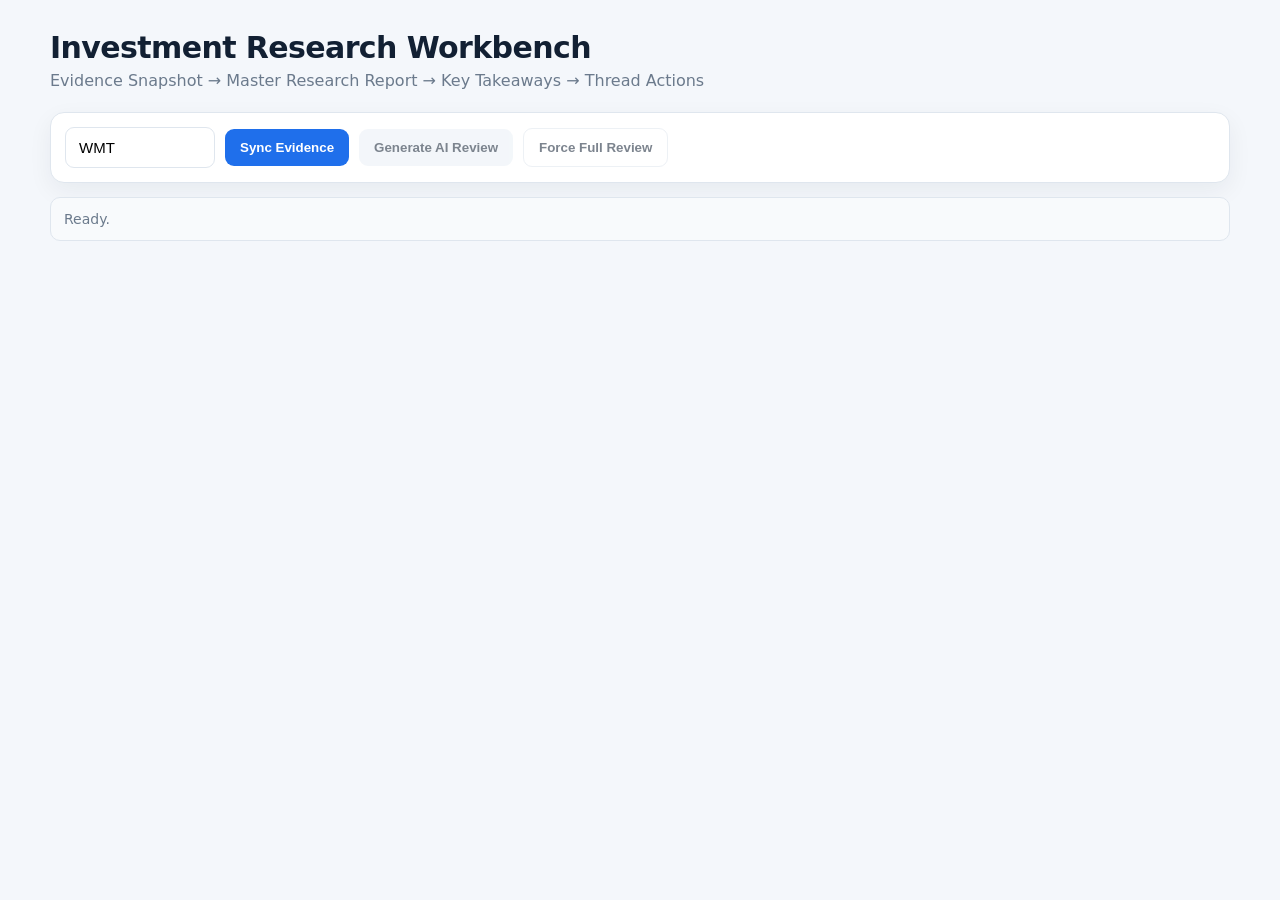
==== Implementation/MVP_Demo/slice2_new/app/static/index.html @ aa000ef9 "+remove sensitive key" ====
<!doctype html>
<html lang="en">
<head>
  <meta charset="utf-8" />
  <meta name="viewport" content="width=device-width, initial-scale=1" />
  <title>Investment Research Workbench</title>
  <style>
    :root {
      --bg: #f4f7fb;
      --card: #ffffff;
      --text: #122033;
      --muted: #6b7a8c;
      --line: #dfe6ee;
      --accent: #1f6feb;
      --accent-soft: #eef5ff;
      --good: #15803d;
      --warn: #b45309;
      --danger: #b91c1c;
      --shadow: 0 8px 24px rgba(25, 39, 59, 0.06);
      --code: #f7f9fc;
    }

    * { box-sizing: border-box; }

    body {
      margin: 0;
      font-family: Inter, ui-sans-serif, system-ui, -apple-system, BlinkMacSystemFont, "Segoe UI", sans-serif;
      background: var(--bg);
      color: var(--text);
    }

    .shell {
      max-width: 1220px;
      margin: 0 auto;
      padding: 30px 20px 64px;
    }

    .header {
      display: flex;
      justify-content: space-between;
      gap: 24px;
      align-items: flex-end;
      margin-bottom: 22px;
    }

    h1 {
      margin: 0 0 6px;
      font-size: 30px;
      letter-spacing: -0.02em;
    }

    h2 {
      margin: 0 0 14px;
      font-size: 18px;
    }

    h3 {
      margin: 18px 0 8px;
      font-size: 15px;
    }

    .subtitle { color: var(--muted); }

    .toolbar {
      display: flex;
      gap: 10px;
      flex-wrap: wrap;
      align-items: center;
      background: var(--card);
      padding: 14px;
      border: 1px solid var(--line);
      border-radius: 14px;
      box-shadow: var(--shadow);
      margin-bottom: 14px;
    }

    input {
      width: 150px;
      padding: 11px 13px;
      border-radius: 9px;
      border: 1px solid var(--line);
      font-size: 15px;
      text-transform: uppercase;
      outline: none;
      background: white;
    }

    input:focus { border-color: #8db7f7; box-shadow: 0 0 0 3px #eaf2ff; }

    button {
      border: 0;
      border-radius: 9px;
      padding: 11px 15px;
      font-weight: 650;
      cursor: pointer;
    }

    button.primary { background: var(--accent); color: white; }
    button.secondary { background: #eaf0f6; color: var(--text); }
    button.ghost { background: transparent; border: 1px solid var(--line); color: var(--text); }
    button:disabled { opacity: .55; cursor: not-allowed; }

    .status {
      margin: 0 0 18px;
      padding: 11px 13px;
      min-height: 44px;
      border-radius: 10px;
      background: #f8fafc;
      border: 1px solid var(--line);
      color: var(--muted);
      font-size: 14px;
      display: flex;
      align-items: center;
    }

    .status.success { color: var(--good); background: #f2fbf5; border-color: #c8ead2; }
    .status.error { color: var(--danger); background: #fff4f4; border-color: #efcaca; }
    .status.busy { color: #315f9f; background: #f2f7ff; border-color: #cfe0fb; }

    .section {
      margin-top: 18px;
    }

    .section-header {
      display: flex;
      justify-content: space-between;
      align-items: baseline;
      gap: 12px;
      margin: 0 0 10px;
    }

    .section-label {
      font-size: 12px;
      font-weight: 750;
      letter-spacing: .08em;
      text-transform: uppercase;
      color: var(--muted);
    }

    .grid {
      display: grid;
      grid-template-columns: repeat(12, minmax(0, 1fr));
      gap: 16px;
    }

    .card {
      background: var(--card);
      border: 1px solid var(--line);
      border-radius: 14px;
      box-shadow: var(--shadow);
      padding: 20px;
      min-width: 0;
    }

    .span-12 { grid-column: span 12; }
    .span-8 { grid-column: span 8; }
    .span-6 { grid-column: span 6; }
    .span-4 { grid-column: span 4; }

    .hero {
      display: flex;
      justify-content: space-between;
      gap: 20px;
      align-items: flex-start;
    }

    .ticker {
      font-size: 28px;
      font-weight: 760;
      letter-spacing: .01em;
    }

    .company {
      font-size: 15px;
      color: var(--muted);
      margin-top: 3px;
    }

    .price {
      text-align: right;
      font-size: 34px;
      font-weight: 760;
    }

    .meta {
      color: var(--muted);
      font-size: 12px;
      line-height: 1.5;
      margin-top: 3px;
    }

    .description {
      margin: 14px 0 0;
      line-height: 1.62;
      color: #33445a;
    }

    .metrics {
      display: grid;
      grid-template-columns: repeat(2, minmax(0, 1fr));
      gap: 0 18px;
    }

    .metric {
      padding: 10px 0;
      border-bottom: 1px solid #edf1f6;
      min-width: 0;
    }

    .metric:nth-last-child(-n+2) { border-bottom: 0; }

    .metric .label {
      font-size: 12px;
      color: var(--muted);
      margin-bottom: 4px;
      text-transform: none;
    }

    .metric .value {
      font-weight: 650;
      overflow-wrap: anywhere;
    }

    .pills { display: flex; flex-wrap: wrap; gap: 6px; }

    .pill {
      display: inline-block;
      border: 1px solid var(--line);
      background: #f8fafc;
      color: #3a485a;
      border-radius: 999px;
      padding: 5px 9px;
      font-size: 12px;
    }

    .muted { color: var(--muted); }

    .warning {
      color: var(--warn);
      background: #fff8eb;
      border: 1px solid #f2d39d;
      border-radius: 10px;
      padding: 10px 12px;
      margin-top: 8px;
      font-size: 13px;
      line-height: 1.5;
    }

    .news {
      display: grid;
      gap: 10px;
    }

    .news-item {
      border: 1px solid var(--line);
      border-radius: 10px;
      padding: 12px;
    }

    .news-item a {
      color: var(--text);
      text-decoration: none;
      font-weight: 650;
      line-height: 1.45;
    }

    .news-item a:hover { text-decoration: underline; }

    .news-meta {
      color: var(--muted);
      font-size: 12px;
      margin-top: 5px;
    }

    .analysis-meta {
      display: grid;
      grid-template-columns: repeat(5, minmax(0, 1fr));
      gap: 10px;
    }

    .analysis-meta-item {
      background: #f8fafc;
      border: 1px solid #ebeff4;
      border-radius: 10px;
      padding: 10px;
      min-width: 0;
    }

    .analysis-meta-item .label {
      font-size: 11px;
      color: var(--muted);
      text-transform: uppercase;
      letter-spacing: .05em;
      margin-bottom: 4px;
    }

    .analysis-meta-item .value {
      font-size: 13px;
      font-weight: 650;
      overflow-wrap: anywhere;
    }

    .takeaways {
      margin: 0;
      padding-left: 18px;
    }

    .takeaways li {
      margin: 9px 0;
      line-height: 1.55;
    }

    .thread-action {
      border: 1px solid var(--line);
      border-radius: 10px;
      padding: 12px;
      margin-top: 9px;
    }

    .thread-title {
      font-weight: 700;
      margin-bottom: 5px;
    }

    .thread-meta {
      color: var(--muted);
      font-size: 12px;
      margin-bottom: 7px;
    }

    .report {
      line-height: 1.72;
      color: #1c2b3e;
    }

    .report h1, .report h2, .report h3, .report h4 {
      margin-top: 22px;
      margin-bottom: 8px;
      line-height: 1.3;
    }

    .report h1 { font-size: 24px; }
    .report h2 { font-size: 20px; }
    .report h3 { font-size: 16px; }
    .report p { margin: 10px 0; }
    .report ul, .report ol { padding-left: 20px; }
    .report li { margin: 6px 0; }
    .report blockquote {
      border-left: 3px solid #c8d7ea;
      margin: 14px 0;
      padding: 4px 14px;
      color: #526277;
      background: #f8fafc;
    }

    .report code {
      background: #f1f4f8;
      padding: 2px 5px;
      border-radius: 5px;
      font-family: ui-monospace, SFMono-Regular, Menlo, monospace;
      font-size: .92em;
    }

    .report pre {
      white-space: pre-wrap;
      background: var(--code);
      border: 1px solid var(--line);
      border-radius: 10px;
      padding: 12px;
      overflow-x: auto;
    }

    details {
      margin-top: 10px;
      border: 1px solid var(--line);
      border-radius: 10px;
      padding: 10px 12px;
      background: #fafcff;
    }

    details summary {
      cursor: pointer;
      font-weight: 650;
      color: #44546a;
    }

    pre.json {
      margin: 10px 0 0;
      white-space: pre-wrap;
      overflow-wrap: anywhere;
      font-size: 12px;
      line-height: 1.45;
      color: #44546a;
    }

    .empty {
      color: var(--muted);
      padding: 16px 0;
    }

    .error-box {
      color: var(--danger);
      background: #fff4f4;
      border: 1px solid #efcaca;
      border-radius: 10px;
      padding: 12px;
      white-space: pre-wrap;
      line-height: 1.5;
    }

    @media (max-width: 900px) {
      .span-8, .span-6, .span-4 { grid-column: span 12; }
      .analysis-meta { grid-template-columns: repeat(2, minmax(0, 1fr)); }
    }

    @media (max-width: 620px) {
      .header, .hero { flex-direction: column; align-items: flex-start; }
      .price { text-align: left; }
      .metrics { grid-template-columns: 1fr; }
      .analysis-meta { grid-template-columns: 1fr; }
    }
  </style>
</head>
<body>
  <main class="shell">
    <header class="header">
      <div>
        <h1>Investment Research Workbench</h1>
        <div class="subtitle">Evidence Snapshot → Master Research Report → Key Takeaways → Thread Actions</div>
      </div>
    </header>

    <section class="toolbar">
      <input id="ticker" value="WMT" maxlength="16" aria-label="Ticker" />
      <button id="syncBtn" class="primary">Sync Evidence</button>
      <button id="analyzeBtn" class="secondary" disabled>Generate AI Review</button>
      <button id="forceBtn" class="ghost" disabled>Force Full Review</button>
    </section>

    <div id="status" class="status">Ready.</div>

    <section id="evidenceSection" class="section" hidden>
      <div class="section-header">
        <div class="section-label">Slice 1 — Evidence Layer</div>
        <div id="evidenceStamp" class="muted"></div>
      </div>
      <div id="evidenceContent" class="grid"></div>
    </section>

    <section id="analysisSection" class="section" hidden>
      <div class="section-header">
        <div class="section-label">Slice 2 + Step 5A — AI Research Layer</div>
        <div id="analysisStamp" class="muted"></div>
      </div>
      <div id="analysisContent" class="grid"></div>
    </section>
  </main>

  <script>
    let snapshotId = null;
    let lastEvidence = null;
    let lastAnalysis = null;

    const $ = (id) => document.getElementById(id);
    const tickerEl = $("ticker");
    const syncBtn = $("syncBtn");
    const analyzeBtn = $("analyzeBtn");
    const forceBtn = $("forceBtn");
    const statusEl = $("status");
    const evidenceSection = $("evidenceSection");
    const evidenceContent = $("evidenceContent");
    const evidenceStamp = $("evidenceStamp");
    const analysisSection = $("analysisSection");
    const analysisContent = $("analysisContent");
    const analysisStamp = $("analysisStamp");

    function esc(value) {
      return String(value ?? "")
        .replaceAll("&", "&amp;")
        .replaceAll("<", "&lt;")
        .replaceAll(">", "&gt;")
        .replaceAll('"', "&quot;")
        .replaceAll("'", "&#039;");
    }

    function setStatus(message, kind = "") {
      statusEl.className = `status ${kind}`.trim();
      statusEl.innerHTML = message;
    }

    function setBusy(isBusy) {
      syncBtn.disabled = isBusy;
      analyzeBtn.disabled = isBusy || !snapshotId;
      forceBtn.disabled = isBusy || !snapshotId;
    }

    function normalizeTicker() {
      const ticker = tickerEl.value.trim().toUpperCase();
      tickerEl.value = ticker;
      return ticker;
    }

    function fmtNumber(value, digits = 2) {
      if (value === null || value === undefined || value === "") return "—";
      const n = Number(value);
      if (!Number.isFinite(n)) return esc(value);
      return new Intl.NumberFormat("en-US", { maximumFractionDigits: digits }).format(n);
    }

    function fmtPct(value, digits = 1) {
      if (value === null || value === undefined || value === "") return "—";
      const n = Number(value);
      if (!Number.isFinite(n)) return esc(value);
      return `${(Math.abs(n) <= 1 ? n * 100 : n).toFixed(digits)}%`;
    }

    function fmtMoney(value) {
      if (value === null || value === undefined || value === "") return "—";
      const n = Number(value);
      if (!Number.isFinite(n)) return esc(value);
      const abs = Math.abs(n);
      if (abs >= 1e12) return `$${(n / 1e12).toFixed(2)}T`;
      if (abs >= 1e9) return `$${(n / 1e9).toFixed(2)}B`;
      if (abs >= 1e6) return `$${(n / 1e6).toFixed(2)}M`;
      return `$${n.toFixed(2)}`;
    }

    function labelize(key) {
      return String(key)
        .replaceAll("_", " ")
        .replace(/\b\w/g, c => c.toUpperCase());
    }

    function formatValue(key, value) {
      if (value === null || value === undefined || value === "") return "—";
      if (typeof value === "boolean") return value ? "Yes" : "No";

      const lower = String(key).toLowerCase();
      const moneyKeys = new Set([
        "current_price", "previous_close", "open", "day_high", "day_low",
        "year_high", "year_low", "market_cap", "enterprise_value",
        "eps_ttm", "eps_forward", "target_consensus"
      ]);
      const pctKeys = new Set([
        "revenue_growth", "revenue_growth_yoy", "gross_margin", "operating_margin",
        "net_margin", "return_on_equity", "return_on_invested_capital",
        "free_cash_flow_margin", "earnings_yield", "free_cash_flow_yield",
        "dividend_yield", "distance_from_52w_high_pct", "position_in_52w_range_pct",
        "completeness", "growth", "margin_change"
      ]);

      if (moneyKeys.has(lower)) return fmtMoney(value);
      if (pctKeys.has(lower)) return fmtPct(value);
      if (typeof value === "number") return fmtNumber(value);
      return esc(value);
    }

    function metricsHtml(obj, options = {}) {
      if (!obj || Object.keys(obj).length === 0) {
        return '<div class="empty">No data available.</div>';
      }

      const entries = Object.entries(obj).filter(([_, value]) => {
        return value !== null && value !== undefined && value !== "" && !Array.isArray(value) && typeof value !== "object";
      });

      if (!entries.length) return '<div class="empty">No data available.</div>';

      return `<div class="metrics">${entries.map(([key, value]) => `
        <div class="metric">
          <div class="label">${esc(labelize(key))}</div>
          <div class="value">${formatValue(key, value)}</div>
        </div>`).join("")}</div>`;
    }

    function renderEvidence(data, syncMeta = {}) {
      lastEvidence = data;
      const c = data.company || {};
      const m = data.market || {};
      const v = data.valuation || {};
      const f = data.financial_health || {};
      const a = data.analyst_consensus || {};
      const q = data.data_quality || {};
      const news = Array.isArray(data.recent_news) ? data.recent_news : [];

      evidenceStamp.textContent = [
        syncMeta.provider ? `Provider: ${syncMeta.provider}` : "",
        syncMeta.retrieved_at ? `Retrieved: ${syncMeta.retrieved_at}` : "",
        snapshotId ? `Snapshot #${snapshotId}` : ""
      ].filter(Boolean).join(" · ");

      evidenceContent.innerHTML = `
        <article class="card span-12">
          <div class="hero">
            <div>
              <div class="ticker">${esc(c.symbol || tickerEl.value)}</div>
              <div class="company">${esc(c.name || "Unknown Company")}${c.sector ? ` · ${esc(c.sector)}` : ""}</div>
              ${c.industry ? `<div class="meta">${esc(c.industry)}</div>` : ""}
              ${c.stock_exchange || c.currency ? `<div class="meta">${esc(c.stock_exchange || "")} ${c.currency ? `· ${esc(c.currency)}` : ""}</div>` : ""}
            </div>
            <div>
              <div class="price">${m.current_price == null ? "—" : formatValue("current_price", m.current_price)}</div>
              <div class="meta">52W: ${formatValue("year_low", m.year_low)} – ${formatValue("year_high", m.year_high)}</div>
            </div>
          </div>
          ${c.long_description || c.description ? `<div class="description">${esc(c.long_description || c.description)}</div>` : ""}
        </article>

        <article class="card span-4">
          <h2>Market Snapshot</h2>
          ${metricsHtml({
            current_price: m.current_price,
            previous_close: m.previous_close,
            day_high: m.day_high,
            day_low: m.day_low,
            year_high: m.year_high,
            year_low: m.year_low,
            market_cap: m.market_cap ?? c.market_cap,
            distance_from_52w_high_pct: m.distance_from_52w_high_pct,
            position_in_52w_range_pct: m.position_in_52w_range_pct,
            volume: m.volume,
            average_volume: m.average_volume,
            beta: m.beta,
            currency: m.currency ?? c.currency
          })}
        </article>

        <article class="card span-4">
          <h2>Valuation Context</h2>
          ${metricsHtml(v)}
        </article>

        <article class="card span-4">
          <h2>Financial Health</h2>
          ${metricsHtml(f)}
        </article>

        <article class="card span-6">
          <h2>Analyst Consensus</h2>
          ${metricsHtml(a)}
        </article>

        <article class="card span-6">
          <h2>Data Quality</h2>
          <div class="pills">
            <span class="pill">Schema: ${esc(data.schema_version || "unknown")}</span>
            ${q.completeness !== undefined ? `<span class="pill">Completeness: ${esc(q.completeness)}%</span>` : ""}
            ${q.warnings_count !== undefined ? `<span class="pill">Warnings: ${esc(q.warnings_count)}</span>` : ""}
          </div>
          ${Array.isArray(q.sections_available) && q.sections_available.length ? `
            <h3>Sections available</h3>
            <div class="pills">${q.sections_available.map(x => `<span class="pill">${esc(x)}</span>`).join("")}</div>` : ""}
          ${Array.isArray(q.sections_missing) && q.sections_missing.length ? `
            <h3>Sections missing</h3>
            <div class="pills">${q.sections_missing.map(x => `<span class="pill">${esc(x)}</span>`).join("")}</div>` : ""}
          ${Array.isArray(q.warnings) && q.warnings.length ? q.warnings.map(w => `
            <div class="warning"><strong>${esc(w.operation || "Provider warning")}</strong>: ${esc(w.message || "")}</div>`).join("") : '<div class="muted" style="margin-top:10px">No provider warnings.</div>'}
        </article>

        <article class="card span-12">
          <h2>Recent News</h2>
          <div class="news">
            ${news.length ? news.map(n => `
              <div class="news-item">
                ${n.url ? `<a href="${esc(n.url)}" target="_blank" rel="noopener">${esc(n.title || "Untitled")}</a>` : `<div><strong>${esc(n.title || "Untitled")}</strong></div>`}
                <div class="news-meta">${esc(n.source || "Unknown source")} ${n.date ? `· ${esc(n.date)}` : ""}</div>
                ${n.excerpt ? `<div class="meta" style="margin-top:8px">${esc(n.excerpt)}</div>` : ""}
              </div>`).join("") : '<div class="empty">No recent news returned.</div>'}
          </div>
        </article>
      `;

      evidenceSection.hidden = false;
    }

    function markdownToHtml(markdown) {
      if (!markdown) return '<div class="empty">No report content.</div>';

      const lines = String(markdown).replace(/\r\n?/g, "\n").split("\n");
      let html = "";
      let inUl = false;
      let inOl = false;
      let inCode = false;
      let codeLines = [];

      const inline = (text) => {
        let s = esc(text);
        s = s.replace(/`([^`]+)`/g, '<code>$1</code>');
        s = s.replace(/\*\*([^*]+)\*\*/g, '<strong>$1</strong>');
        s = s.replace(/__([^_]+)__/g, '<strong>$1</strong>');
        s = s.replace(/\*([^*]+)\*/g, '<em>$1</em>');
        s = s.replace(/\[([^\]]+)\]\((https?:\/\/[^\s)]+)\)/g, '<a href="$2" target="_blank" rel="noopener">$1</a>');
        return s;
      };

      const closeLists = () => {
        if (inUl) { html += "</ul>"; inUl = false; }
        if (inOl) { html += "</ol>"; inOl = false; }
      };

      for (const rawLine of lines) {
        const line = rawLine.trimEnd();

        if (line.startsWith("```") || line.startsWith("~~~")) {
          if (!inCode) {
            closeLists();
            inCode = true;
            codeLines = [];
          } else {
            html += `<pre>${esc(codeLines.join("\n"))}</pre>`;
            inCode = false;
            codeLines = [];
          }
          continue;
        }

        if (inCode) {
          codeLines.push(line);
          continue;
        }

        if (!line.trim()) {
          closeLists();
          continue;
        }

        const heading = line.match(/^(#{1,4})\s+(.+)$/);
        if (heading) {
          closeLists();
          const level = heading[1].length;
          html += `<h${level}>${inline(heading[2])}</h${level}>`;
          continue;
        }

        if (/^>\s?/.test(line)) {
          closeLists();
          html += `<blockquote>${inline(line.replace(/^>\s?/, ""))}</blockquote>`;
          continue;
        }

        const ul = line.match(/^[-*+]\s+(.+)$/);
        if (ul) {
          if (inOl) { html += "</ol>"; inOl = false; }
          if (!inUl) { html += "<ul>"; inUl = true; }
          html += `<li>${inline(ul[1])}</li>`;
          continue;
        }

        const ol = line.match(/^\d+[.)]\s+(.+)$/);
        if (ol) {
          if (inUl) { html += "</ul>"; inUl = false; }
          if (!inOl) { html += "<ol>"; inOl = true; }
          html += `<li>${inline(ol[1])}</li>`;
          continue;
        }

        closeLists();
        html += `<p>${inline(line)}</p>`;
      }

      if (inCode) html += `<pre>${esc(codeLines.join("\n"))}</pre>`;
      closeLists();
      return html;
    }

    function renderAnalysis(payload) {
      const result = payload.result || {};
      lastAnalysis = result;

      const reviewType = result.review_type || "unknown";
      const materialChange = result.material_change;
      const previousReport = result.previous_report_id;
      const previousSnapshot = result.previous_snapshot_id;
      const delta = result.evidence_delta || {};
      const takeaways = Array.isArray(result.key_takeaways) ? result.key_takeaways : [];
      const actions = Array.isArray(result.thread_actions) ? result.thread_actions : [];

      analysisStamp.textContent = [
        payload.provider ? `Provider: ${payload.provider}` : "",
        payload.model ? `Model: ${payload.model}` : "",
        payload.prompt_version ? `Prompt: ${payload.prompt_version}` : "",
        payload.draft_id ? `Draft #${payload.draft_id}` : ""
      ].filter(Boolean).join(" · ");

      analysisContent.innerHTML = `
        <article class="card span-12">
          <div class="analysis-meta">
            <div class="analysis-meta-item"><div class="label">Review Type</div><div class="value">${esc(reviewType)}</div></div>
            <div class="analysis-meta-item"><div class="label">Material Change</div><div class="value">${esc(materialChange == null ? "—" : materialChange)}</div></div>
            <div class="analysis-meta-item"><div class="label">Previous Snapshot</div><div class="value">${esc(previousSnapshot == null ? "None" : previousSnapshot)}</div></div>
            <div class="analysis-meta-item"><div class="label">Previous Report</div><div class="value">${esc(previousReport == null ? "None" : previousReport)}</div></div>
            <div class="analysis-meta-item"><div class="label">Current Snapshot</div><div class="value">${esc(snapshotId == null ? "—" : snapshotId)}</div></div>
          </div>
        </article>

        <article class="card span-12">
          <h2>What Changed</h2>
          <div class="description" style="margin-top:0">${esc(result.what_changed || "No change summary was returned.")}</div>
          <details>
            <summary>Evidence Delta</summary>
            <pre class="json">${esc(JSON.stringify(delta, null, 2))}</pre>
          </details>
        </article>

        <article class="card span-6">
          <h2>Key Takeaways</h2>
          ${takeaways.length
            ? `<ul class="takeaways">${takeaways.map(x => `<li>${esc(x)}</li>`).join("")}</ul>`
            : '<div class="empty">No key takeaways returned.</div>'}
        </article>

        <article class="card span-6">
          <h2>Thread Actions</h2>
          ${actions.length
            ? actions.map(a => `
              <div class="thread-action">
                <div class="thread-title">${esc(a.title || "Untitled thread action")}</div>
                <div class="thread-meta">${esc(a.action || "action")} · importance: ${esc(a.importance || "—")} · change: ${esc(a.importance_change || "—")}</div>
                <div>${esc(a.change_summary || "No change summary.")}</div>
              </div>`).join("")
            : '<div class="empty">No thread actions returned.</div>'}
        </article>

        <article class="card span-12">
          <h2>Master Research Report</h2>
          <div class="report">${markdownToHtml(result.report_markdown || "")}</div>
        </article>
      `;

      analysisSection.hidden = false;
    }

    function showApiError(data, fallback) {
      const message = data && (data.error_message || data.detail || data.message);
      return message ? String(message) : fallback;
    }

    async function syncEvidence({ keepAnalysis = false } = {}) {
      const ticker = normalizeTicker();
      if (!ticker) {
        setStatus("Enter a ticker first.", "error");
        return false;
      }

      setBusy(true);
      setStatus(`Syncing Evidence Snapshot for <strong>${esc(ticker)}</strong>...`, "busy");

      try {
        const response = await fetch("/api/v1/evidence/sync", {
          method: "POST",
          headers: { "Content-Type": "application/json" },
          body: JSON.stringify({ ticker })
        });

        const data = await response.json();
        if (!response.ok) throw new Error(showApiError(data, `Evidence sync failed (HTTP ${response.status}).`));
        if (data.status && data.status !== "success") throw new Error(showApiError(data, "Evidence sync failed."));

        snapshotId = data.snapshot_id;
        const normalized = data.data || data.normalized_payload || {};
        renderEvidence(normalized, data);

        if (!keepAnalysis) {
          analysisSection.hidden = true;
          analysisContent.innerHTML = "";
          lastAnalysis = null;
        }

        setStatus(`Evidence synced: <strong>${esc(ticker)}</strong> · snapshot ${esc(snapshotId)} · ${esc(data.provider || "provider")}`, "success");
        return true;
      } catch (error) {
        setStatus(`<div class="error-box">${esc(error.message || String(error))}</div>`, "error");
        return false;
      } finally {
        setBusy(false);
      }
    }

    async function analyze(forceRefresh = false) {
      if (!snapshotId) {
        const ok = await syncEvidence();
        if (!ok) return;
      }

      setBusy(true);
      setStatus(
        forceRefresh
          ? "Generating a full Master Research Report review..."
          : "Generating Master Research Report...",
        "busy"
      );

      try {
        const response = await fetch(`/api/v1/analysis/evidence/${snapshotId}`, {
          method: "POST",
          headers: { "Content-Type": "application/json" },
          body: JSON.stringify({
            analysis_type: "company_profile",
            force_refresh: forceRefresh
          })
        });

        const data = await response.json();
        if (!response.ok) throw new Error(showApiError(data, `Analysis failed (HTTP ${response.status}).`));
        if (data.status !== "success") throw new Error(showApiError(data, "Analysis failed."));

        renderAnalysis(data);

        const x = data.result || {};
        setStatus(
          `<strong>Review generated</strong> · ${esc(x.review_type || "unknown")} · material change: ${esc(x.material_change == null ? "—" : x.material_change)}`,
          "success"
        );
      } catch (error) {
        setStatus(`<div class="error-box">${esc(error.message || String(error))}</div>`, "error");
      } finally {
        setBusy(false);
      }
    }

    syncBtn.addEventListener("click", () => syncEvidence());
    analyzeBtn.addEventListener("click", () => analyze(false));
    forceBtn.addEventListener("click", () => analyze(true));

    tickerEl.addEventListener("keydown", (event) => {
      if (event.key === "Enter") syncEvidence();
    });
  </script>
</body>
</html>
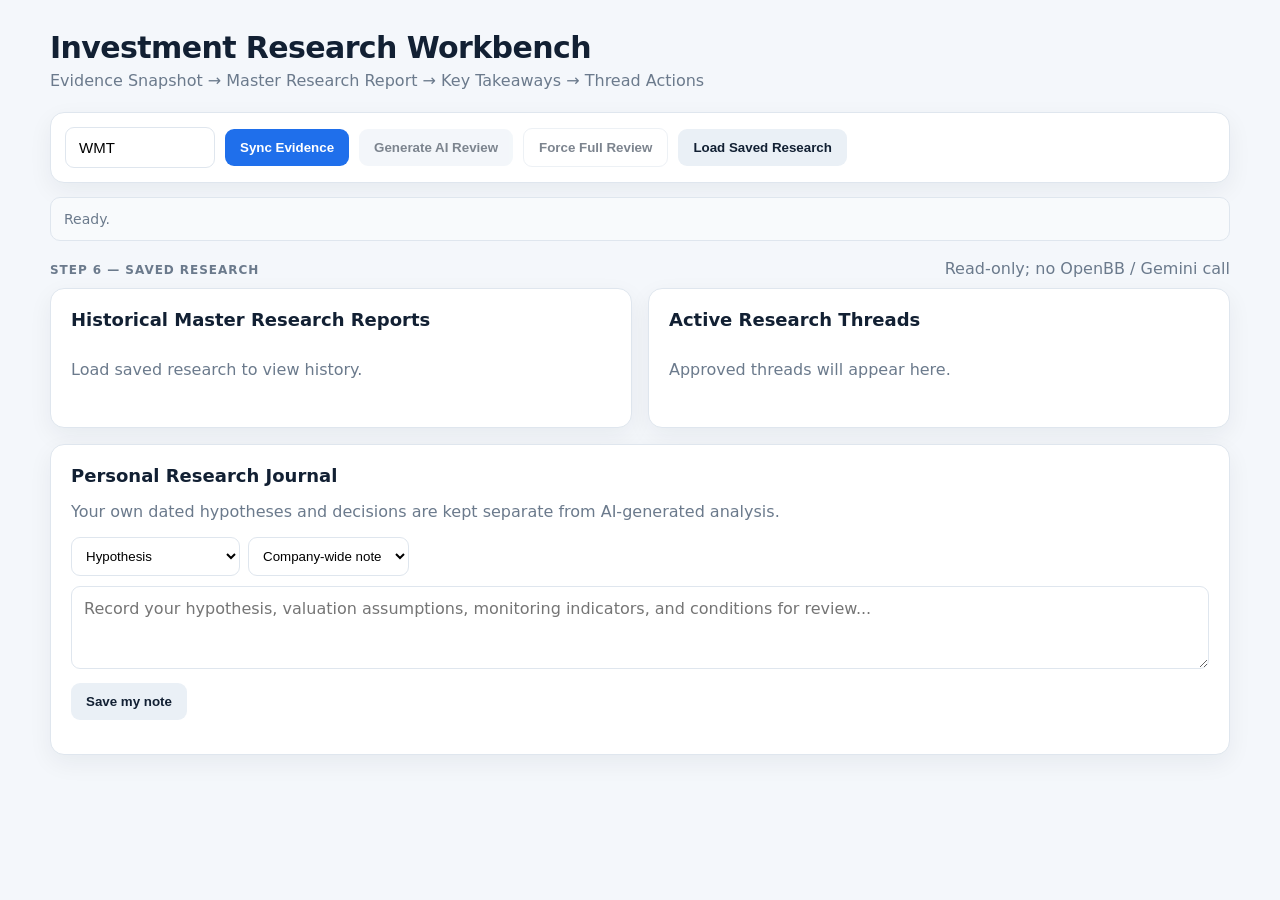
==== commit d9fac976: "fix data format, thread" ====
--- a/Implementation/MVP_Demo/slice2_new/app/static/index.html
+++ b/Implementation/MVP_Demo/slice2_new/app/static/index.html
@@ -99,6 +99,7 @@
     button.secondary { background: #eaf0f6; color: var(--text); }
     button.ghost { background: transparent; border: 1px solid var(--line); color: var(--text); }
     button:disabled { opacity: .55; cursor: not-allowed; }
+    select { padding: 10px; border: 1px solid var(--line); border-radius: 9px; max-width: 100%; background: white; }
 
     .status {
       margin: 0 0 18px;
@@ -435,10 +436,33 @@
       <button id="syncBtn" class="primary">Sync Evidence</button>
       <button id="analyzeBtn" class="secondary" disabled>Generate AI Review</button>
       <button id="forceBtn" class="ghost" disabled>Force Full Review</button>
+      <button id="loadSavedBtn" class="secondary" type="button">Load Saved Research</button>
     </section>
 
     <div id="status" class="status">Ready.</div>
 
+    <section class="section" id="historyPanel">
+      <div class="section-header"><div class="section-label">Step 6 — Saved Research</div><span class="muted">Read-only; no OpenBB / Gemini call</span></div>
+      <div class="grid">
+        <article class="card span-6"><h2>Historical Master Research Reports</h2>
+          <div id="historyItems" class="news"><div class="empty">Load saved research to view history.</div></div></article>
+        <article class="card span-6"><h2>Active Research Threads</h2>
+          <div id="threadItems" class="news"><div class="empty">Approved threads will appear here.</div></div>
+          <div id="timelineItems" style="margin-top:12px"></div></article>
+        <article class="card span-12"><h2>Personal Research Journal</h2>
+          <p class="muted">Your own dated hypotheses and decisions are kept separate from AI-generated analysis.</p>
+          <div style="display:flex;gap:8px;flex-wrap:wrap;margin-bottom:10px">
+            <select id="noteType" aria-label="Note type"><option value="hypothesis">Hypothesis</option>
+            <option value="valuation_assumption">Valuation assumption</option><option value="planned_action">Planned action</option>
+            <option value="review_outcome">Review outcome</option><option value="general">General</option></select>
+            <select id="noteThread" aria-label="Related thread"><option value="">Company-wide note</option></select>
+          </div>
+          <textarea id="noteBody" rows="3" maxlength="20000" placeholder="Record your hypothesis, valuation assumptions, monitoring indicators, and conditions for review..." style="width:100%;padding:12px;border:1px solid var(--line);border-radius:9px;font:inherit;text-transform:none"></textarea>
+          <button id="saveNoteBtn" class="secondary" type="button" style="margin-top:10px">Save my note</button>
+          <div id="noteItems" class="news" style="margin-top:14px"></div>
+        </article>
+      </div>
+    </section>
     <section id="evidenceSection" class="section" hidden>
       <div class="section-header">
         <div class="section-label">Slice 1 — Evidence Layer</div>
@@ -460,6 +484,10 @@
     let snapshotId = null;
     let lastEvidence = null;
     let lastAnalysis = null;
+    let displayedTicker = null;
+    let renderedReportId = null;
+    let currentThreads = [];
+    let currentReportHistory = [];
 
     const $ = (id) => document.getElementById(id);
     const tickerEl = $("ticker");
@@ -490,6 +518,7 @@
 
     function setBusy(isBusy) {
       syncBtn.disabled = isBusy;
+      $("loadSavedBtn").disabled = isBusy;
       analyzeBtn.disabled = isBusy || !snapshotId;
       forceBtn.disabled = isBusy || !snapshotId;
     }
@@ -507,22 +536,30 @@
       return new Intl.NumberFormat("en-US", { maximumFractionDigits: digits }).format(n);
     }
 
-    function fmtPct(value, digits = 1) {
+    // Snapshot v2.1 contract: ratio fields are stored as decimals (0.125 = 12.5%).
+    // Do not infer units from magnitude: 1.25 may mean 125%, not 1.25%.
+    function fmtPct(value, digits = 2, alreadyPercent = false) {
       if (value === null || value === undefined || value === "") return "—";
       const n = Number(value);
       if (!Number.isFinite(n)) return esc(value);
-      return `${(Math.abs(n) <= 1 ? n * 100 : n).toFixed(digits)}%`;
-    }
-
-    function fmtMoney(value) {
+      return `${(alreadyPercent ? n : n * 100).toFixed(digits)}%`;
+    }
+
+    function currencyCode() {
+      return lastEvidence?.market?.currency || lastEvidence?.company?.currency || "USD";
+    }
+
+    function fmtMoney(value, { compact = false } = {}) {
       if (value === null || value === undefined || value === "") return "—";
       const n = Number(value);
       if (!Number.isFinite(n)) return esc(value);
+      const currency = currencyCode();
+      const prefix = currency === "USD" ? "$" : `${currency} `;
       const abs = Math.abs(n);
-      if (abs >= 1e12) return `$${(n / 1e12).toFixed(2)}T`;
-      if (abs >= 1e9) return `$${(n / 1e9).toFixed(2)}B`;
-      if (abs >= 1e6) return `$${(n / 1e6).toFixed(2)}M`;
-      return `$${n.toFixed(2)}`;
+      if (compact && abs >= 1e12) return `${prefix}${(n / 1e12).toFixed(2)}T`;
+      if (compact && abs >= 1e9) return `${prefix}${(n / 1e9).toFixed(2)}B`;
+      if (compact && abs >= 1e6) return `${prefix}${(n / 1e6).toFixed(2)}M`;
+      return `${prefix}${n.toLocaleString("en-US", { minimumFractionDigits: 2, maximumFractionDigits: 2 })}`;
     }
 
     function labelize(key) {
@@ -531,26 +568,38 @@
         .replace(/\b\w/g, c => c.toUpperCase());
     }
 
+    const MONEY_FIELDS = new Set([
+      "current_price", "previous_close", "open", "day_high", "day_low",
+      "year_high", "year_low", "market_cap", "enterprise_value",
+      "eps_ttm", "eps_forward", "target_consensus", "target_high", "target_low",
+      "target_mean", "target_median", "target_price", "target_upside_price",
+      "free_cash_flow", "operating_cash_flow", "revenue", "net_income"
+    ]);
+    const PERCENT_FIELDS = new Set([
+      "revenue_growth", "revenue_growth_yoy", "earnings_growth", "earnings_growth_yoy",
+      "gross_margin", "operating_margin", "profit_margin", "net_margin",
+      "return_on_equity", "return_on_assets", "return_on_invested_capital",
+      "free_cash_flow_margin", "earnings_yield", "free_cash_flow_yield",
+      "target_upside", "target_upside_pct", "upside_potential",
+      "gross_profit_margin", "ebitda_margin", "operating_cash_flow_margin"
+    ]);
+    const ALREADY_PERCENT_FIELDS = new Set([
+      "distance_from_52w_high_pct", "position_in_52w_range_pct", "completeness", "dividend_yield", "debt_to_equity"
+    ]);
+    const MULTIPLE_FIELDS = new Set([
+      "pe_ttm", "forward_pe", "peg", "price_to_sales", "price_to_book",
+      "price_to_cash", "price_to_free_cash_flow", "ev_to_sales", "ev_to_ebitda",
+      "ev_to_free_cash_flow"
+    ]);
+
     function formatValue(key, value) {
       if (value === null || value === undefined || value === "") return "—";
       if (typeof value === "boolean") return value ? "Yes" : "No";
-
       const lower = String(key).toLowerCase();
-      const moneyKeys = new Set([
-        "current_price", "previous_close", "open", "day_high", "day_low",
-        "year_high", "year_low", "market_cap", "enterprise_value",
-        "eps_ttm", "eps_forward", "target_consensus"
-      ]);
-      const pctKeys = new Set([
-        "revenue_growth", "revenue_growth_yoy", "gross_margin", "operating_margin",
-        "net_margin", "return_on_equity", "return_on_invested_capital",
-        "free_cash_flow_margin", "earnings_yield", "free_cash_flow_yield",
-        "dividend_yield", "distance_from_52w_high_pct", "position_in_52w_range_pct",
-        "completeness", "growth", "margin_change"
-      ]);
-
-      if (moneyKeys.has(lower)) return fmtMoney(value);
-      if (pctKeys.has(lower)) return fmtPct(value);
+      if (MONEY_FIELDS.has(lower)) return fmtMoney(value, { compact: ["market_cap", "enterprise_value", "free_cash_flow", "operating_cash_flow", "revenue", "net_income"].includes(lower) });
+      if (PERCENT_FIELDS.has(lower)) return fmtPct(value);
+      if (ALREADY_PERCENT_FIELDS.has(lower)) return fmtPct(value, 2, true);
+      if (MULTIPLE_FIELDS.has(lower)) return `${fmtNumber(value)}x`;
       if (typeof value === "number") return fmtNumber(value);
       return esc(value);
     }
@@ -589,6 +638,10 @@
         snapshotId ? `Snapshot #${snapshotId}` : ""
       ].filter(Boolean).join(" · ");
 
+      displayedTicker = String(c.symbol || tickerEl.value).toUpperCase();
+      const yahooUrl = /^https:\/\//.test(syncMeta.source_url || "")
+        ? syncMeta.source_url
+        : `https://finance.yahoo.com/quote/${encodeURIComponent(displayedTicker.replaceAll(".","-"))}/`;
       evidenceContent.innerHTML = `
         <article class="card span-12">
           <div class="hero">
@@ -596,6 +649,7 @@
               <div class="ticker">${esc(c.symbol || tickerEl.value)}</div>
               <div class="company">${esc(c.name || "Unknown Company")}${c.sector ? ` · ${esc(c.sector)}` : ""}</div>
               ${c.industry ? `<div class="meta">${esc(c.industry)}</div>` : ""}
+              <div class="meta"><a href="${esc(yahooUrl)}" target="_blank" rel="noopener noreferrer">Yahoo Finance ↗</a></div>
               ${c.stock_exchange || c.currency ? `<div class="meta">${esc(c.stock_exchange || "")} ${c.currency ? `· ${esc(c.currency)}` : ""}</div>` : ""}
             </div>
             <div>
@@ -644,7 +698,7 @@
           <h2>Data Quality</h2>
           <div class="pills">
             <span class="pill">Schema: ${esc(data.schema_version || "unknown")}</span>
-            ${q.completeness !== undefined ? `<span class="pill">Completeness: ${esc(q.completeness)}%</span>` : ""}
+            ${q.completeness !== undefined ? `<span class="pill">Completeness: ${formatValue("completeness", q.completeness)}</span>` : ""}
             ${q.warnings_count !== undefined ? `<span class="pill">Warnings: ${esc(q.warnings_count)}</span>` : ""}
           </div>
           ${Array.isArray(q.sections_available) && q.sections_available.length ? `
@@ -763,6 +817,20 @@
       return html;
     }
 
+    function valuationImplicationHtml(valuation) {
+      if (!valuation || !Array.isArray(valuation.impacts) || !valuation.impacts.length) return '<div class="empty">Not assessed in this historical report. Existing valuation assumptions remain unchanged.</div>';
+      const arrow={up:"↑",down:"↓",unchanged:"→",uncertain:"?"};
+      const rows=valuation.impacts.map(i=>`<tr><td>${esc(i.target === "base_metric" ? "Base metric" : "Multiple")}</td><td>${esc(arrow[i.direction] || "?")} ${esc(i.direction)}</td><td>${esc(i.magnitude)}</td><td>${esc(i.confidence)}</td><td>${esc(i.reason || "")}</td></tr>`).join("");
+      return `<p>Action: <strong>${esc(valuation.action || "no_action")}</strong> · AI impact assessment only; your saved valuation inputs are not changed.</p><div style="overflow-x:auto"><table><thead><tr><th>Input</th><th>Direction</th><th>Magnitude</th><th>Confidence</th><th>Reason</th></tr></thead><tbody>${rows}</tbody></table></div>`;
+    }
+    function toggleThreadEditor(actionId) {
+      const card=analysisContent.querySelector(`.thread-action[data-action-id="${actionId}"]`);
+      if (!card) return;
+      const editor=card.querySelector(".thread-edit-form");
+      if (!editor) return;
+      editor.hidden=!editor.hidden;
+      if(!editor.hidden) editor.querySelector("input")?.focus();
+    }
     function renderAnalysis(payload) {
       const result = payload.result || {};
       lastAnalysis = result;
@@ -774,6 +842,7 @@
       const delta = result.evidence_delta || {};
       const takeaways = Array.isArray(result.key_takeaways) ? result.key_takeaways : [];
       const actions = Array.isArray(result.thread_actions) ? result.thread_actions : [];
+      renderedReportId = result.id || null;
 
       analysisStamp.textContent = [
         payload.provider ? `Provider: ${payload.provider}` : "",
@@ -789,7 +858,7 @@
             <div class="analysis-meta-item"><div class="label">Material Change</div><div class="value">${esc(materialChange == null ? "—" : materialChange)}</div></div>
             <div class="analysis-meta-item"><div class="label">Previous Snapshot</div><div class="value">${esc(previousSnapshot == null ? "None" : previousSnapshot)}</div></div>
             <div class="analysis-meta-item"><div class="label">Previous Report</div><div class="value">${esc(previousReport == null ? "None" : previousReport)}</div></div>
-            <div class="analysis-meta-item"><div class="label">Current Snapshot</div><div class="value">${esc(snapshotId == null ? "—" : snapshotId)}</div></div>
+            <div class="analysis-meta-item"><div class="label">Report Snapshot</div><div class="value">${esc(result.snapshot_id ?? snapshotId ?? "—")}</div></div>
           </div>
         </article>
 
@@ -797,7 +866,8 @@
           <h2>What Changed</h2>
           <div class="description" style="margin-top:0">${esc(result.what_changed || "No change summary was returned.")}</div>
           <details>
-            <summary>Evidence Delta</summary>
+            <summary>Evidence Delta · ${esc(delta.status || "not available")}</summary>
+            <div class="description">${delta.status === "unchanged" ? "No tracked evidence changes were detected in the comparison used for this report. This is not a live comparison against the currently displayed Evidence Snapshot." : "Changes recorded when this report was generated; expand the technical details below."}</div>
             <pre class="json">${esc(JSON.stringify(delta, null, 2))}</pre>
           </details>
         </article>
@@ -813,14 +883,38 @@
           <h2>Thread Actions</h2>
           ${actions.length
             ? actions.map(a => `
-              <div class="thread-action">
+              <div class="thread-action" data-action-id="${Number(a.id) || 0}">
                 <div class="thread-title">${esc(a.title || "Untitled thread action")}</div>
                 <div class="thread-meta">${esc(a.action || "action")} · importance: ${esc(a.importance || "—")} · change: ${esc(a.importance_change || "—")}</div>
                 <div>${esc(a.change_summary || "No change summary.")}</div>
+                ${a.id ? `<div class="thread-meta" style="margin-top:8px">Review: ${esc(a.review_status || "proposed")}</div>` : ""}
+                ${a.id && a.review_status === "proposed" ? `
+                  ${(a.action !== "create" && a.action !== "ephemeral" && !a.thread_id) ? `
+                    <select data-target-for="${Number(a.id)}" aria-label="Existing research thread">
+                      <option value="">Link to an existing thread...</option>
+                      ${currentThreads.filter(t => t.status !== "archived").map(t=>`<option value="${Number(t.id)}">${esc(t.title)}</option>`).join("")}
+                    </select>` : ""}
+                  <div style="display:flex;gap:8px;flex-wrap:wrap;margin-top:8px">
+                    <button type="button" class="primary" data-review-id="${Number(a.id)}" data-decision="approve">Approve</button>
+                    <button type="button" class="secondary" data-review-id="${Number(a.id)}" data-decision="edit">Edit & Approve</button>
+                    <button type="button" class="ghost" data-review-id="${Number(a.id)}" data-decision="reject">Reject</button>
+                  </div>
+                  <div class="thread-edit-form" hidden style="border:1px solid #9aa7b3;border-radius:8px;padding:12px;margin-top:10px">
+                    <label>Approved thread title<input data-edit-title="${Number(a.id)}" maxlength="240" value="${esc(a.title || "")}" style="display:block;width:100%;margin:6px 0 12px"></label>
+                    <label>Approved summary<textarea data-edit-summary="${Number(a.id)}" maxlength="900" rows="3" style="display:block;width:100%;margin:6px 0 12px">${esc(a.change_summary || "")}</textarea></label>
+                    <label>Importance<select data-edit-importance="${Number(a.id)}" style="display:block;margin:6px 0 12px">${["high","medium","low"].map(v=>`<option value="${v}" ${a.importance===v?"selected":""}>${v}</option>`).join("")}</select></label>
+                    <label>Reviewer note (optional)<textarea data-edit-note="${Number(a.id)}" rows="2" style="display:block;width:100%;margin:6px 0 12px"></textarea></label>
+                    <button type="button" class="primary" data-review-id="${Number(a.id)}" data-decision="save-edit">Save & Approve</button>
+                    <button type="button" class="ghost" data-review-id="${Number(a.id)}" data-decision="cancel-edit">Cancel</button>
+                  </div>` : ""}
               </div>`).join("")
             : '<div class="empty">No thread actions returned.</div>'}
         </article>
 
+        <article class="card span-12">
+          <h2>Valuation implication</h2>
+          ${valuationImplicationHtml(result.valuation_implications)}
+        </article>
         <article class="card span-12">
           <h2>Master Research Report</h2>
           <div class="report">${markdownToHtml(result.report_markdown || "")}</div>
@@ -856,17 +950,22 @@
         if (!response.ok) throw new Error(showApiError(data, `Evidence sync failed (HTTP ${response.status}).`));
         if (data.status && data.status !== "success") throw new Error(showApiError(data, "Evidence sync failed."));
 
+        const priorTicker = displayedTicker;
         snapshotId = data.snapshot_id;
         const normalized = data.data || data.normalized_payload || {};
         renderEvidence(normalized, data);
 
-        if (!keepAnalysis) {
+        // Only clear a previous report when switching to ANOTHER company.
+        // A newer snapshot for the same ticker keeps the old report visible
+        // until a new report has actually succeeded.
+        if (!keepAnalysis && lastAnalysis && priorTicker !== ticker) {
           analysisSection.hidden = true;
           analysisContent.innerHTML = "";
           lastAnalysis = null;
         }
 
         setStatus(`Evidence synced: <strong>${esc(ticker)}</strong> · snapshot ${esc(snapshotId)} · ${esc(data.provider || "provider")}`, "success");
+        await loadResearchPanels(ticker, false);
         return true;
       } catch (error) {
         setStatus(`<div class="error-box">${esc(error.message || String(error))}</div>`, "error");
@@ -904,11 +1003,15 @@
         if (!response.ok) throw new Error(showApiError(data, `Analysis failed (HTTP ${response.status}).`));
         if (data.status !== "success") throw new Error(showApiError(data, "Analysis failed."));
 
-        renderAnalysis(data);
+        await loadResearchPanels(normalizeTicker(), false);
+        // A report reused from an identical Snapshot keeps its ORIGINAL ID.
+        const archived = await fetch(`/api/v1/reports/by-draft/${data.draft_id}`);
+        const detail = archived.ok ? await archived.json() : null;
+        renderAnalysis(detail ? {...data, result:detail} : data);
 
         const x = data.result || {};
         setStatus(
-          `<strong>Review generated</strong> · ${esc(x.review_type || "unknown")} · material change: ${esc(x.material_change == null ? "—" : x.material_change)}`,
+          `<strong>${data.snapshot_id !== snapshotId ? "Reused saved review" : "Review available"}</strong> · ${esc(x.review_type || "unknown")} · material change: ${esc(x.material_change == null ? "—" : x.material_change)}${data.snapshot_id !== snapshotId ? ` · based on Snapshot #${esc(data.snapshot_id)}` : ""}`,
           "success"
         );
       } catch (error) {
@@ -918,6 +1021,137 @@
       }
     }
 
+
+    async function getJson(url, options={}) {
+      const res=await fetch(url,options);
+      const data=await res.json();
+      if(!res.ok) throw new Error(showApiError(data,`HTTP ${res.status}`));
+      return data;
+    }
+    function reportButtonLabel(row) {
+      const when = row.created_at ? new Date(row.created_at).toLocaleString(undefined,{dateStyle:"medium",timeStyle:"short"}) : "Unknown date";
+      const type = row.review_type === "initial" ? "Baseline research" : row.review_type === "low_change" ? "Low-change follow-up" : "Full research review";
+      const summary = row.summary || (row.what_changed || row.key_takeaways?.[0] || "No summary recorded.").replace(/\s+/g," ").slice(0,160);
+      return `${when} · ${type}\n${summary}\nReport #${row.id} · Evidence #${row.snapshot_id}`;
+    }
+    async function showSavedReport(reportId) {
+      const report=await getJson(`/api/v1/reports/${reportId}`);
+      renderAnalysis({result:report,provider:report.provider,model:report.model,prompt_version:report.prompt_version});
+      analysisSection.scrollIntoView({behavior:"smooth"});
+    }
+    async function loadResearchPanels(ticker, showErrors=true) {
+      if(!ticker) return;
+      try {
+        const [reports,threads,notes]=await Promise.all([
+          getJson(`/api/v1/companies/${encodeURIComponent(ticker)}/reports?limit=100`),
+          getJson(`/api/v1/companies/${encodeURIComponent(ticker)}/threads`),
+          getJson(`/api/v1/companies/${encodeURIComponent(ticker)}/notes`)
+        ]);
+        currentReportHistory=reports;
+        currentThreads=threads;
+        const history=$("historyItems"); history.replaceChildren();
+        if(!reports.length) history.innerHTML='<div class="empty">No saved reports yet.</div>';
+        reports.forEach(row=>{
+          const btn=document.createElement("button");btn.type="button";btn.className="ghost";
+          btn.style.cssText="display:block;text-align:left;width:100%";
+          btn.textContent=reportButtonLabel(row);btn.style.whiteSpace="pre-line";
+          btn.addEventListener("click",async()=>{try{await showSavedReport(row.id);}catch(e){setStatus(esc(e.message),"error");}});
+          history.append(btn);
+        });
+        const threadBox=$("threadItems");threadBox.replaceChildren();
+        if(!threads.length) threadBox.innerHTML='<div class="empty">No approved research threads yet. Approve a proposed Create action in a saved report.</div>';
+        threads.forEach(thread=>{
+          const btn=document.createElement("button");btn.type="button";btn.className="ghost";
+          btn.style.cssText="display:block;text-align:left;width:100%";
+          btn.textContent=`${thread.title} · ${thread.status} · ${thread.importance}`;
+          btn.addEventListener("click",async()=>{
+            try {
+              const timeline=await getJson(`/api/v1/threads/${thread.id}/timeline`);
+              const el=$("timelineItems");el.replaceChildren();
+              const h=document.createElement("h3");h.textContent=`${timeline.title} · History`;el.append(h);
+              timeline.versions.forEach(v=>{
+                const box=document.createElement("div");box.className="news-item";
+                box.textContent=`${new Date(v.created_at).toLocaleString()} · Report #${v.report_id} · ${v.importance || ""} — ${v.state_summary}`;
+                el.append(box);
+              });
+            } catch(e) {setStatus(esc(e.message),"error");}
+          });
+          threadBox.append(btn);
+        });
+        const select=$("noteThread");select.replaceChildren();
+        const opt=document.createElement("option");opt.value="";opt.textContent="Company-wide note";select.append(opt);
+        threads.forEach(t=>{const opt=document.createElement("option");opt.value=String(t.id);opt.textContent=t.title;select.append(opt);});
+        const notesBox=$("noteItems");notesBox.replaceChildren();
+        if(!notes.length) notesBox.innerHTML='<div class="empty">No personal notes yet.</div>';
+        notes.forEach(n=>{
+          const article=document.createElement("article");article.className="news-item";
+          const head=document.createElement("div");head.className="news-meta";
+          head.textContent=`${n.note_type} · ${new Date(n.created_at).toLocaleString()}`;
+          const body=document.createElement("div");body.textContent=n.body;
+          article.append(head,body);notesBox.append(article);
+        });
+      }catch(e){if(showErrors)setStatus(esc(e.message),"error");}
+    }
+    async function loadSavedWorkspace({silent=false}={}) {
+      const ticker=normalizeTicker();if(!ticker)return;
+      try {
+        const list=await getJson(`/api/v1/evidence/${encodeURIComponent(ticker)}`);
+        const latest=list.find(x=>x.status==="success" && x.data);
+        const priorTicker=displayedTicker;
+        if(latest) {
+          snapshotId=latest.snapshot_id;
+          renderEvidence(latest.data,{provider:latest.provider,retrieved_at:latest.retrieved_at});
+          if(priorTicker!==ticker){analysisSection.hidden=true;lastAnalysis=null;}
+        }
+        setBusy(false);
+        await loadResearchPanels(ticker,!silent);
+        if(!silent)setStatus(latest ? `Loaded saved evidence for ${esc(ticker)} · Snapshot #${latest.snapshot_id}. No external API called.` : `No saved evidence yet for ${esc(ticker)}.`,"success");
+      }catch(e){if(!silent)setStatus(esc(e.message),"error");}
+    }
+    analysisContent.addEventListener("click",async event=>{
+      const btn=event.target.closest("button[data-review-id]");if(!btn)return;
+      const actionId=Number(btn.dataset.reviewId);
+      let decision=btn.dataset.decision;
+      let payload={decision:decision==="reject"?"reject":"approve"};
+      const select=analysisContent.querySelector(`select[data-target-for="${actionId}"]`);
+      if(select && select.value) payload.target_thread_id=Number(select.value);
+      if(decision==="edit" || decision==="cancel-edit") {toggleThreadEditor(actionId);return;}
+      if(decision==="save-edit") {
+        const title=analysisContent.querySelector(`[data-edit-title="${actionId}"]`)?.value.trim();
+        const summary=analysisContent.querySelector(`[data-edit-summary="${actionId}"]`)?.value.trim();
+        const importance=analysisContent.querySelector(`[data-edit-importance="${actionId}"]`)?.value;
+        const note=analysisContent.querySelector(`[data-edit-note="${actionId}"]`)?.value.trim();
+        if(!title || !summary){setStatus("Title and summary are required.","error");return;}
+        payload.edited_title=title;payload.edited_summary=summary;payload.edited_importance=importance;
+        if(note)payload.reviewer_note=note;
+      }
+      if(decision==="approve" && !window.confirm("Approve this AI proposal?"))return;
+      try {
+        await getJson(`/api/v1/thread-actions/${actionId}/review`,{
+          method:"POST",headers:{"Content-Type":"application/json"},body:JSON.stringify(payload)
+        });
+        await loadResearchPanels(normalizeTicker(),false);
+        if(renderedReportId) await showSavedReport(renderedReportId);
+        setStatus("Thread action reviewed and saved.","success");
+      }catch(e){setStatus(esc(e.message),"error");}
+    });
+    $("saveNoteBtn").addEventListener("click",async()=>{
+      const ticker=normalizeTicker();const body=$("noteBody").value.trim();
+      if(!body){setStatus("Write a note first.","error");return;}
+      const threadId=$("noteThread").value;
+      try {
+        await getJson(`/api/v1/companies/${encodeURIComponent(ticker)}/notes`,{
+          method:"POST",headers:{"Content-Type":"application/json"},
+          body:JSON.stringify({body,note_type:$("noteType").value,thread_id:threadId?Number(threadId):null})
+        });
+        $("noteBody").value="";await loadResearchPanels(ticker,false);
+        setStatus("Personal note saved.","success");
+      } catch(e) {setStatus(esc(e.message),"error");}
+    });
+    $("loadSavedBtn").addEventListener("click",()=>loadSavedWorkspace());
+    // The default ticker opens cached local research, never a provider or AI request.
+    loadSavedWorkspace({silent:true});
+
     syncBtn.addEventListener("click", () => syncEvidence());
     analyzeBtn.addEventListener("click", () => analyze(false));
     forceBtn.addEventListener("click", () => analyze(true));
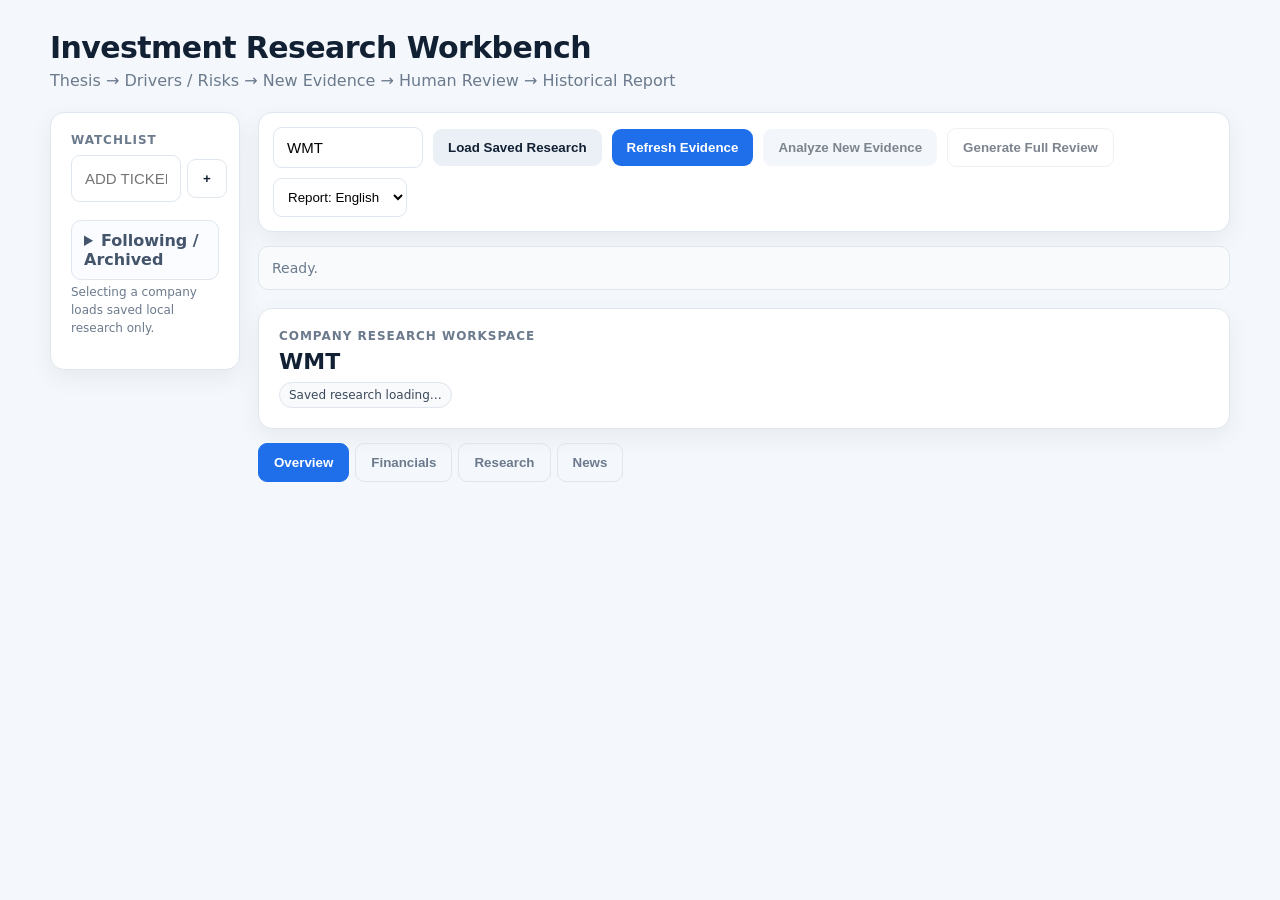
==== commit 896799b2: "Complete Step 7 unified research workspace; add step8; ignore db and DS_Store" ====
--- a/Implementation/MVP_Demo/slice2_new/app/static/index.html
+++ b/Implementation/MVP_Demo/slice2_new/app/static/index.html
@@ -420,6 +420,21 @@
       .metrics { grid-template-columns: 1fr; }
       .analysis-meta { grid-template-columns: 1fr; }
     }
+
+    /* Step 7 — unified research workspace */
+    .workspace-layout { display:grid; grid-template-columns:190px minmax(0,1fr); gap:18px; align-items:start; }
+    .watchlist { position:sticky; top:16px; }
+    .watchlist button { width:100%; text-align:left; margin:4px 0; background:transparent; border:1px solid var(--line); }
+    .watchlist button.active { background:var(--accent-soft); border-color:#a9c9f7; color:var(--accent); }
+    .workspace-main { min-width:0; }
+    .tabs { display:flex; gap:6px; flex-wrap:wrap; margin:14px 0 2px; }
+    .tab-btn { background:transparent; border:1px solid var(--line); color:var(--muted); }
+    .tab-btn.active { background:var(--accent); color:white; border-color:var(--accent); }
+    .tab-panel[hidden] { display:none !important; }
+    .freshness { display:flex; gap:8px; flex-wrap:wrap; margin-top:8px; }
+    .workspace-summary { margin-bottom:14px; }
+    @media (max-width: 820px) { .workspace-layout { grid-template-columns:1fr; } .watchlist { position:static; } .watchlist .watch-buttons { display:flex; gap:6px; flex-wrap:wrap; } .watchlist button { width:auto; } }
+      .scroll-list{max-height:260px;overflow:auto;padding-right:4px}.scroll-list.tall{max-height:340px}.timeline-list{max-height:360px}.timeline-type{font-size:11px;font-weight:750;text-transform:uppercase;color:var(--accent)}
   </style>
 </head>
 <body>
@@ -427,57 +442,68 @@
     <header class="header">
       <div>
         <h1>Investment Research Workbench</h1>
-        <div class="subtitle">Evidence Snapshot → Master Research Report → Key Takeaways → Thread Actions</div>
+        <div class="subtitle">Thesis → Drivers / Risks → New Evidence → Human Review → Historical Report</div>
       </div>
     </header>
 
-    <section class="toolbar">
-      <input id="ticker" value="WMT" maxlength="16" aria-label="Ticker" />
-      <button id="syncBtn" class="primary">Sync Evidence</button>
-      <button id="analyzeBtn" class="secondary" disabled>Generate AI Review</button>
-      <button id="forceBtn" class="ghost" disabled>Force Full Review</button>
-      <button id="loadSavedBtn" class="secondary" type="button">Load Saved Research</button>
-    </section>
-
-    <div id="status" class="status">Ready.</div>
-
-    <section class="section" id="historyPanel">
-      <div class="section-header"><div class="section-label">Step 6 — Saved Research</div><span class="muted">Read-only; no OpenBB / Gemini call</span></div>
-      <div class="grid">
-        <article class="card span-6"><h2>Historical Master Research Reports</h2>
-          <div id="historyItems" class="news"><div class="empty">Load saved research to view history.</div></div></article>
-        <article class="card span-6"><h2>Active Research Threads</h2>
-          <div id="threadItems" class="news"><div class="empty">Approved threads will appear here.</div></div>
-          <div id="timelineItems" style="margin-top:12px"></div></article>
-        <article class="card span-12"><h2>Personal Research Journal</h2>
-          <p class="muted">Your own dated hypotheses and decisions are kept separate from AI-generated analysis.</p>
-          <div style="display:flex;gap:8px;flex-wrap:wrap;margin-bottom:10px">
-            <select id="noteType" aria-label="Note type"><option value="hypothesis">Hypothesis</option>
-            <option value="valuation_assumption">Valuation assumption</option><option value="planned_action">Planned action</option>
-            <option value="review_outcome">Review outcome</option><option value="general">General</option></select>
-            <select id="noteThread" aria-label="Related thread"><option value="">Company-wide note</option></select>
-          </div>
-          <textarea id="noteBody" rows="3" maxlength="20000" placeholder="Record your hypothesis, valuation assumptions, monitoring indicators, and conditions for review..." style="width:100%;padding:12px;border:1px solid var(--line);border-radius:9px;font:inherit;text-transform:none"></textarea>
-          <button id="saveNoteBtn" class="secondary" type="button" style="margin-top:10px">Save my note</button>
-          <div id="noteItems" class="news" style="margin-top:14px"></div>
-        </article>
+    <div class="workspace-layout">
+      <aside class="watchlist card">
+        <div class="section-label">Watchlist</div>
+        <div style="display:flex;gap:6px;margin:8px 0"><input id="addTicker" placeholder="Add ticker" style="width:110px"><button id="addWatchBtn" class="secondary" type="button">+</button></div><div class="watch-buttons scroll-list" id="watchlistButtons"></div><details style="margin-top:10px"><summary>Following / Archived</summary><div id="followingButtons" class="watch-buttons scroll-list"></div></details>
+        <p class="meta">Selecting a company loads saved local research only.</p>
+      </aside>
+      <div class="workspace-main">
+        <section class="toolbar">
+          <input id="ticker" value="WMT" maxlength="16" aria-label="Ticker" />
+          <button id="loadSavedBtn" class="secondary" type="button">Load Saved Research</button>
+          <button id="syncBtn" class="primary">Refresh Evidence</button>
+          <button id="analyzeBtn" class="secondary" disabled>Analyze New Evidence</button>
+          <button id="forceBtn" class="ghost" disabled>Generate Full Review</button>
+          <select id="reportLanguage" aria-label="Report language"><option value="en">Report: English</option><option value="zh-CN">Report: 中文</option></select>
+        </section>
+        <div id="status" class="status">Ready.</div>
+        <section class="card workspace-summary">
+          <div class="section-label">Company Research Workspace</div>
+          <div id="workspaceCompany" style="font-size:22px;font-weight:760;margin-top:6px">WMT</div>
+          <div id="workspaceFreshness" class="freshness"><span class="pill">Saved research loading…</span></div>
+        </section>
+        <nav class="tabs" aria-label="Research workspace tabs">
+          <button class="tab-btn active" type="button" data-tab="overview">Overview</button>
+          <button class="tab-btn" type="button" data-tab="financials">Financials</button>
+          <button class="tab-btn" type="button" data-tab="research">Research</button>
+          <button class="tab-btn" type="button" data-tab="news">News</button>
+        </nav>
+
+        <div class="tab-panel" data-tab-panel="overview">
+          <section id="evidenceSection" class="section" hidden>
+            <div class="section-header"><div class="section-label">Evidence Overview</div><div id="evidenceStamp" class="muted"></div></div>
+            <div id="evidenceContent" class="grid"></div>
+          </section>
+        </div>
+        <div class="tab-panel" data-tab-panel="financials" hidden>
+          <section class="section"><div class="section-header"><div class="section-label">Financials & Valuation</div><span class="muted">Current saved Evidence Snapshot</span></div><div id="financialsContent" class="grid"><div class="card span-12 empty">Load or refresh evidence first.</div></div></section>
+        </div>
+        <div class="tab-panel" data-tab-panel="research" hidden>
+          <section class="section" id="historyPanel">
+            <article class="card span-12" style="margin-bottom:16px"><div style="display:flex;justify-content:space-between;gap:12px"><h2>Research Timeline</h2><span class="muted">Evidence updates · Research updates · Full reviews · Personal notes</span></div><div id="researchTimeline" class="news scroll-list timeline-list"><div class="empty">Load saved research to view the timeline.</div></div></article>
+            <div class="section-header"><div class="section-label">Research History & Thread Continuity</div><span class="muted">Saved history is DB-only</span></div>
+            <div class="grid">
+              <article class="card span-6"><h2>Historical Master Research Reports</h2><div id="historyItems" class="news scroll-list tall"><div class="empty">Load saved research to view history.</div></div></article>
+              <article class="card span-6"><h2>Active Research Threads</h2><div id="threadItems" class="news scroll-list tall"><div class="empty">Approved threads will appear here.</div></div><div id="timelineItems" style="margin-top:12px"></div></article>
+              <article class="card span-12"><h2>Personal Research Journal</h2><p class="muted">Your dated hypotheses and decisions remain separate from AI-generated research.</p>
+                <div style="display:flex;gap:8px;flex-wrap:wrap;margin-bottom:10px"><select id="noteType" aria-label="Note type"><option value="hypothesis">Hypothesis</option><option value="valuation_assumption">Valuation assumption</option><option value="planned_action">Planned action</option><option value="review_outcome">Review outcome</option><option value="general">General</option></select><select id="noteThread" aria-label="Related thread"><option value="">Company-wide note</option></select></div>
+                <textarea id="noteBody" rows="3" maxlength="20000" placeholder="Record your hypothesis, valuation assumptions, monitoring indicators, and conditions for review..." style="width:100%;padding:12px;border:1px solid var(--line);border-radius:9px;font:inherit;text-transform:none"></textarea>
+                <button id="saveNoteBtn" class="secondary" type="button" style="margin-top:10px">Save my note</button><div id="noteItems" class="news" style="margin-top:14px"></div>
+              </article>
+            </div>
+          </section>
+          <section id="analysisSection" class="section" hidden><div class="section-header"><div class="section-label">Current Master Research Report</div><div id="analysisStamp" class="muted"></div></div><div id="analysisContent" class="grid"></div></section>
+        </div>
+        <div class="tab-panel" data-tab-panel="news" hidden>
+          <section class="section"><div class="section-header"><div class="section-label">Recent News Evidence</div><span class="muted">From current saved Evidence Snapshot</span></div><div id="newsContent" class="grid"><div class="card span-12 empty">Load or refresh evidence first.</div></div></section>
+        </div>
       </div>
-    </section>
-    <section id="evidenceSection" class="section" hidden>
-      <div class="section-header">
-        <div class="section-label">Slice 1 — Evidence Layer</div>
-        <div id="evidenceStamp" class="muted"></div>
-      </div>
-      <div id="evidenceContent" class="grid"></div>
-    </section>
-
-    <section id="analysisSection" class="section" hidden>
-      <div class="section-header">
-        <div class="section-label">Slice 2 + Step 5A — AI Research Layer</div>
-        <div id="analysisStamp" class="muted"></div>
-      </div>
-      <div id="analysisContent" class="grid"></div>
-    </section>
+    </div>
   </main>
 
   <script>
@@ -501,6 +527,25 @@
     const analysisSection = $("analysisSection");
     const analysisContent = $("analysisContent");
     const analysisStamp = $("analysisStamp");
+
+    function switchWorkspaceTab(name) {
+      document.querySelectorAll("[data-tab-panel]").forEach(p => p.hidden = p.dataset.tabPanel !== name);
+      document.querySelectorAll(".tab-btn").forEach(b => b.classList.toggle("active", b.dataset.tab === name));
+    }
+
+    function updateWatchlistState() {
+      const ticker = normalizeTicker();
+      document.querySelectorAll("[data-watch]").forEach(b => b.classList.toggle("active", b.dataset.watch === ticker));
+      $("workspaceCompany").textContent = lastEvidence?.company?.name ? `${ticker} · ${lastEvidence.company.name}` : ticker;
+    }
+
+    function renderFocusedEvidenceTabs(data, syncMeta={}) {
+      const v=data?.valuation||{}, f=data?.financial_health||{}, a=data?.analyst_consensus||{}, news=Array.isArray(data?.recent_news)?data.recent_news:[];
+      $("financialsContent").innerHTML = `<article class="card span-4"><h2>Valuation Context</h2>${metricsHtml(v)}</article><article class="card span-4"><h2>Financial Health</h2>${metricsHtml(f)}</article><article class="card span-4"><h2>Analyst Consensus</h2>${metricsHtml(a)}</article>`;
+      $("newsContent").innerHTML = `<article class="card span-12"><h2>Recent News</h2><div class="news">${news.length?news.map(n=>`<div class="news-item">${n.url?`<a href="${esc(n.url)}" target="_blank" rel="noopener">${esc(n.title||"Untitled")}</a>`:`<strong>${esc(n.title||"Untitled")}</strong>`}<div class="news-meta">${esc(n.source||"Unknown source")}${n.date?` · ${esc(n.date)}`:""}</div>${n.excerpt?`<div class="meta" style="margin-top:8px">${esc(n.excerpt)}</div>`:""}</div>`).join(""):'<div class="empty">No recent news returned.</div>'}</div></article>`;
+      const fresh=[]; if(snapshotId)fresh.push(`Evidence #${snapshotId}`); if(syncMeta.retrieved_at)fresh.push(`Retrieved ${new Date(syncMeta.retrieved_at).toLocaleString()}`); if(currentReportHistory?.length)fresh.push(`${currentReportHistory.length} saved report${currentReportHistory.length===1?"":"s"}`); if(currentThreads?.length)fresh.push(`${currentThreads.length} active thread${currentThreads.length===1?"":"s"}`);
+      $("workspaceFreshness").innerHTML=(fresh.length?fresh:["No saved evidence yet"]).map(x=>`<span class="pill">${esc(x)}</span>`).join(""); updateWatchlistState();
+    }
 
     function esc(value) {
       return String(value ?? "")
@@ -724,6 +769,7 @@
         </article>
       `;
 
+      renderFocusedEvidenceTabs(data, syncMeta);
       evidenceSection.hidden = false;
     }
 
@@ -976,6 +1022,7 @@
     }
 
     async function analyze(forceRefresh = false) {
+      if (!forceRefresh) return analyzeNewEvidence();
       if (!snapshotId) {
         const ok = await syncEvidence();
         if (!ok) return;
@@ -983,9 +1030,7 @@
 
       setBusy(true);
       setStatus(
-        forceRefresh
-          ? "Generating a full Master Research Report review..."
-          : "Generating Master Research Report...",
+        "Generating a full Master Research Report review...",
         "busy"
       );
 
@@ -995,7 +1040,8 @@
           headers: { "Content-Type": "application/json" },
           body: JSON.stringify({
             analysis_type: "company_profile",
-            force_refresh: forceRefresh
+            force_refresh: forceRefresh,
+            report_language: $("reportLanguage")?.value || "en"
           })
         });
 
@@ -1105,6 +1151,7 @@
         }
         setBusy(false);
         await loadResearchPanels(ticker,!silent);
+        if(lastEvidence) renderFocusedEvidenceTabs(lastEvidence,{});
         if(!silent)setStatus(latest ? `Loaded saved evidence for ${esc(ticker)} · Snapshot #${latest.snapshot_id}. No external API called.` : `No saved evidence yet for ${esc(ticker)}.`,"success");
       }catch(e){if(!silent)setStatus(esc(e.message),"error");}
     }
@@ -1148,6 +1195,10 @@
         setStatus("Personal note saved.","success");
       } catch(e) {setStatus(esc(e.message),"error");}
     });
+    document.querySelectorAll(".tab-btn").forEach(btn=>btn.addEventListener("click",()=>switchWorkspaceTab(btn.dataset.tab)));
+    $("watchlistButtons").addEventListener("click",async event=>{
+      const btn=event.target.closest("[data-watch]"); if(!btn)return; tickerEl.value=btn.dataset.watch; updateWatchlistState(); switchWorkspaceTab("overview"); await loadSavedWorkspace();
+    });
     $("loadSavedBtn").addEventListener("click",()=>loadSavedWorkspace());
     // The default ticker opens cached local research, never a provider or AI request.
     loadSavedWorkspace({silent:true});
@@ -1160,5 +1211,37 @@
       if (event.key === "Enter") syncEvidence();
     });
   </script>
+
+<script>
+async function step8Json(url, options={}) { const r=await fetch(url,options); const d=await r.json().catch(()=>({})); if(!r.ok) throw new Error(typeof d.detail==='string'?d.detail:(d.detail?.message||d.message||`HTTP ${r.status}`)); return d; }
+async function loadStep8Companies(){
+  try{
+    const rows=await step8Json('/api/v1/research-companies'); const watching=$('watchlistButtons'),other=$('followingButtons'); watching.replaceChildren();other.replaceChildren();
+    rows.forEach(row=>{ const b=document.createElement('button');b.type='button';b.textContent=`${row.ticker}${row.name&&row.name!==row.ticker?' · '+row.name:''}`;b.classList.toggle('active',row.ticker===normalizeTicker());b.addEventListener('click',async()=>{tickerEl.value=row.ticker;$('reportLanguage').value=row.report_language||'en';await loadSavedWorkspace({silent:true});await loadStep8Timeline();});
+      const box=row.status==='watching'?watching:other;box.append(b);
+      if(row.status==='watching'){const x=document.createElement('button');x.type='button';x.textContent='−';x.title=`Move ${row.ticker} to Following`;x.style.width='auto';x.addEventListener('click',async(e)=>{e.stopPropagation();await step8Json(`/api/v1/companies/${row.ticker}/research-state`,{method:'PUT',headers:{'Content-Type':'application/json'},body:JSON.stringify({status:'following'})});await loadStep8Companies();});box.append(x);}
+      else {const x=document.createElement('button');x.type='button';x.textContent='Restore';x.style.width='auto';x.addEventListener('click',async(e)=>{e.stopPropagation();await step8Json(`/api/v1/companies/${row.ticker}/research-state`,{method:'PUT',headers:{'Content-Type':'application/json'},body:JSON.stringify({status:'watching'})});await loadStep8Companies();});box.append(x);}
+    });
+  }catch(e){ console.warn('Step8 company list:',e); }
+}
+async function loadStep8Timeline(){
+  const ticker=normalizeTicker(); if(!ticker)return; const box=$('researchTimeline');
+  try{const rows=await step8Json(`/api/v1/companies/${ticker}/research-timeline`);box.replaceChildren();if(!rows.length){box.innerHTML='<div class="empty">No research timeline events yet.</div>';return;}rows.forEach(x=>{const d=document.createElement('div');d.className='news-item';d.innerHTML=`<div class="timeline-type">${esc(x.type.replaceAll('_',' '))}</div><strong>${esc(x.title)}</strong><div class="news-meta">${new Date(x.created_at).toLocaleString()}</div><div class="meta" style="margin-top:6px">${esc(x.summary||'')}</div>`;box.append(d);});}catch(e){box.innerHTML=`<div class="empty">${esc(e.message)}</div>`;}
+}
+async function analyzeNewEvidence(){
+  const ticker=normalizeTicker(); if(!ticker){setStatus('Choose a company first.','error');return;} if(!snapshotId){const ok=await syncEvidence({keepAnalysis:true});if(!ok)return;}
+  setBusy(true);setStatus('Classifying and analyzing new evidence…','busy');
+  try{const result=await step8Json(`/api/v1/companies/${ticker}/research-updates`,{method:'POST',headers:{'Content-Type':'application/json'},body:JSON.stringify({report_language:$('reportLanguage').value})});
+    const level=result.update_level; const impacts=result.driver_impacts||[], vals=result.valuation_implications||[];
+    analysisSection.hidden=false;analysisStamp.textContent=`${level==='evidence'?'Deterministic rules':result.provider+' · '+result.model} · ${result.language}`;
+    analysisContent.innerHTML=`<article class="card span-12"><h2>${level==='evidence'?'Evidence Update':'Research Update'}</h2><div class="description" style="margin-top:0">${esc(result.summary)}</div><div class="pills" style="margin-top:10px"><span class="pill">Level: ${esc(level)}</span><span class="pill">Full review recommended: ${result.full_review_recommended?'Yes':'No'}</span></div></article><article class="card span-6"><h2>Driver / Risk Impact</h2>${impacts.length?impacts.map(x=>`<div class="thread-action"><strong>${esc(x.area)}</strong><div class="thread-meta">${esc(x.direction)} · ${esc(x.magnitude)} · confidence ${esc(x.confidence)}</div><div>${esc(x.reason)}</div></div>`).join(''):'<div class="empty">No thesis-level impact identified.</div>'}</article><article class="card span-6"><h2>Valuation Implication</h2>${vals.length?vals.map(x=>`<div class="thread-action"><strong>${esc(x.target)}</strong><div class="thread-meta">${esc(x.direction)} · ${esc(x.magnitude)} · confidence ${esc(x.confidence)}</div><div>${esc(x.reason)}</div></div>`).join(''):'<div class="empty">No valuation-input review indicated.</div>'}</article>${result.full_review_recommended?'<article class="card span-12 warning"><strong>Material research change detected.</strong> Review the update first. Generate Full Review only if you want to refresh the complete Master Research Report.</article>':''}`;
+    setStatus(`${level==='evidence'?'Evidence':'Research'} update saved. A full report was not generated.`,'success');await loadStep8Timeline();
+  }catch(e){setStatus(esc(e.message),'error');}finally{setBusy(false);}
+}
+$('addWatchBtn')?.addEventListener('click',async()=>{const t=$('addTicker').value.trim().toUpperCase();if(!t)return; tickerEl.value=t; const ok=await syncEvidence({keepAnalysis:true});if(!ok)return;try{await step8Json(`/api/v1/companies/${t}/research-state`,{method:'PUT',headers:{'Content-Type':'application/json'},body:JSON.stringify({status:'watching'})});$('addTicker').value='';await loadStep8Companies();}catch(e){setStatus(esc(e.message),'error');}});
+$('reportLanguage')?.addEventListener('change',async()=>{const t=normalizeTicker();if(!t)return;try{await step8Json(`/api/v1/companies/${t}/research-state`,{method:'PUT',headers:{'Content-Type':'application/json'},body:JSON.stringify({report_language:$('reportLanguage').value})});}catch(e){setStatus(esc(e.message),'error');}});
+window.addEventListener('load',async()=>{await loadStep8Companies();await loadStep8Timeline();});
+</script>
+
 </body>
 </html>
